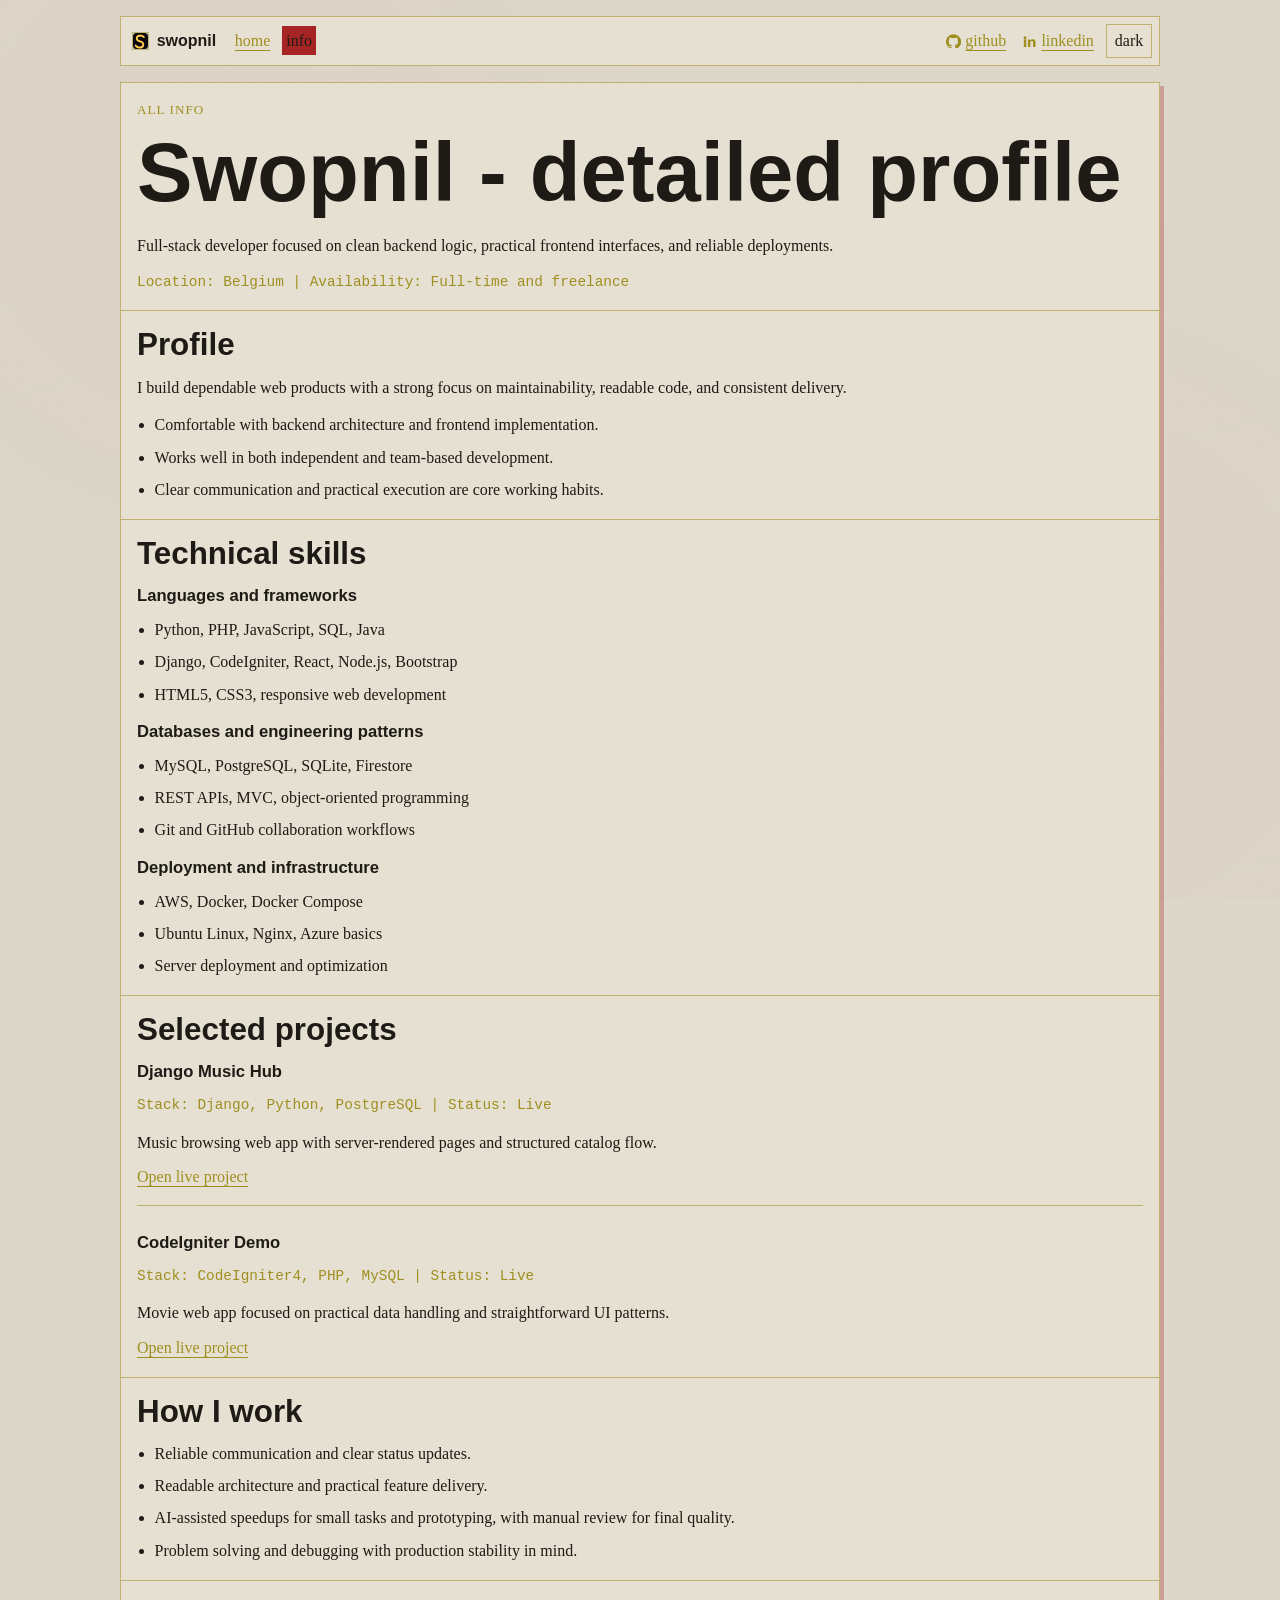
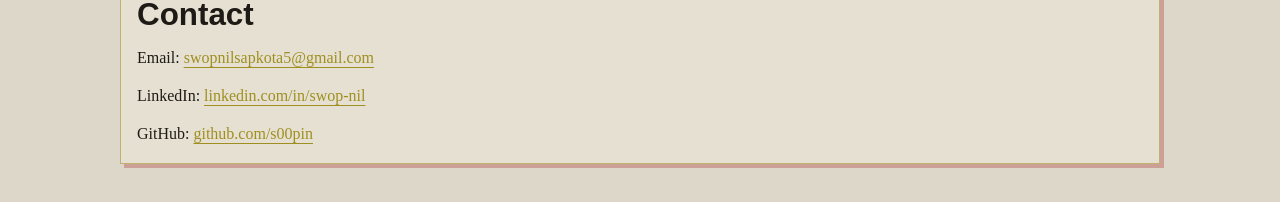
==== info.html @ 73fcb1f9 "swopnil redesign final" ====
﻿<!DOCTYPE html>
<html lang="en">
<head>
  <meta charset="UTF-8">
  <meta name="viewport" content="width=device-width, initial-scale=1.0">
  <meta name="description" content="Detailed portfolio information for Swopnil: profile, skills, projects, workflow, and contact.">
  <title>Swopnil | Info</title>
  <link rel="icon" type="image/svg+xml" href="favicon.svg">
  <link rel="stylesheet" href="style.css">
</head>
<body>
  <main class="page" aria-label="Detailed portfolio information">
    <nav class="top-nav" aria-label="Main navigation">
      <a class="brand" href="index.html" aria-label="Swopnil home">
        <img class="brand-logo" src="favicon.svg" alt="">
        <span>swopnil</span>
      </a>

      <div class="nav-left">
        <a class="nav-link" href="index.html">home</a>
        <a class="nav-link" href="info.html" aria-current="page">info</a>
      </div>

      <div class="nav-right">
        <a class="nav-link" href="https://github.com/s00pin" target="_blank" rel="noopener noreferrer">
          <svg class="nav-icon" viewBox="0 0 24 24" aria-hidden="true"><path d="M12 .5a12 12 0 0 0-3.79 23.39c.6.12.82-.26.82-.58v-2.02c-3.34.73-4.04-1.42-4.04-1.42-.55-1.39-1.34-1.76-1.34-1.76-1.09-.74.08-.73.08-.73 1.2.09 1.84 1.24 1.84 1.24 1.08 1.84 2.82 1.31 3.5 1 .11-.78.42-1.31.76-1.61-2.67-.3-5.48-1.34-5.48-5.96 0-1.31.47-2.39 1.24-3.24-.12-.3-.54-1.53.12-3.18 0 0 1.01-.32 3.31 1.24a11.4 11.4 0 0 1 6.02 0c2.3-1.56 3.31-1.24 3.31-1.24.66 1.65.24 2.88.12 3.18.77.85 1.24 1.93 1.24 3.24 0 4.63-2.82 5.65-5.51 5.95.43.37.82 1.1.82 2.21v3.28c0 .32.22.71.83.58A12 12 0 0 0 12 .5Z"/></svg>
          <span>github</span>
        </a>
        <a class="nav-link" href="https://www.linkedin.com/in/swop-nil" target="_blank" rel="noopener noreferrer">
          <svg class="nav-icon" viewBox="0 0 24 24" aria-hidden="true"><path d="M4.98 3.5A2.5 2.5 0 1 0 5 8.5a2.5 2.5 0 0 0-.02-5ZM3 9h4v12H3V9Zm7 0h3.83v1.64h.05c.53-1.01 1.84-2.08 3.79-2.08C21.1 8.56 22 10.8 22 14.02V21h-4v-6.08c0-1.45-.03-3.31-2.02-3.31-2.03 0-2.34 1.58-2.34 3.2V21h-4V9Z"/></svg>
          <span>linkedin</span>
        </a>
        <button class="theme-toggle" type="button" data-theme-toggle aria-label="Switch to light theme">light</button>
      </div>
    </nav>

    <section class="info-shell" aria-label="All portfolio details">
      <header class="info-block">
        <p class="kicker">ALL INFO</p>
        <h1>Swopnil - detailed profile</h1>
        <p>Full-stack developer focused on clean backend logic, practical frontend interfaces, and reliable deployments.</p>
        <p class="meta-line">Location: Belgium | Availability: Full-time and freelance</p>
      </header>

      <section class="info-block">
        <h2>Profile</h2>
        <p>I build dependable web products with a strong focus on maintainability, readable code, and consistent delivery.</p>
        <ul class="clean-list">
          <li>Comfortable with backend architecture and frontend implementation.</li>
          <li>Works well in both independent and team-based development.</li>
          <li>Clear communication and practical execution are core working habits.</li>
        </ul>
      </section>

      <section class="info-block">
        <h2>Technical skills</h2>
        <h3>Languages and frameworks</h3>
        <ul class="clean-list">
          <li>Python, PHP, JavaScript, SQL, Java</li>
          <li>Django, CodeIgniter, React, Node.js, Bootstrap</li>
          <li>HTML5, CSS3, responsive web development</li>
        </ul>

        <h3>Databases and engineering patterns</h3>
        <ul class="clean-list">
          <li>MySQL, PostgreSQL, SQLite, Firestore</li>
          <li>REST APIs, MVC, object-oriented programming</li>
          <li>Git and GitHub collaboration workflows</li>
        </ul>

        <h3>Deployment and infrastructure</h3>
        <ul class="clean-list">
          <li>AWS, Docker, Docker Compose</li>
          <li>Ubuntu Linux, Nginx, Azure basics</li>
          <li>Server deployment and optimization</li>
        </ul>
      </section>

      <section class="info-block">
        <h2>Selected projects</h2>

        <article class="project-card">
          <h3>Django Music Hub</h3>
          <p class="meta-line">Stack: Django, Python, PostgreSQL | Status: Live</p>
          <p>Music browsing web app with server-rendered pages and structured catalog flow.</p>
          <div class="project-links">
            <a href="https://music.swop-nil.com/" target="_blank" rel="noopener noreferrer">Open live project</a>
          </div>
        </article>

        <article class="project-card">
          <h3>CodeIgniter Demo</h3>
          <p class="meta-line">Stack: CodeIgniter4, PHP, MySQL | Status: Live</p>
          <p>Movie web app focused on practical data handling and straightforward UI patterns.</p>
          <div class="project-links">
            <a href="https://media.swop-nil.com/" target="_blank" rel="noopener noreferrer">Open live project</a>
          </div>
        </article>
      </section>

      <section class="info-block">
        <h2>How I work</h2>
        <ul class="clean-list">
          <li>Reliable communication and clear status updates.</li>
          <li>Readable architecture and practical feature delivery.</li>
          <li>AI-assisted speedups for small tasks and prototyping, with manual review for final quality.</li>
          <li>Problem solving and debugging with production stability in mind.</li>
        </ul>
      </section>

      <section class="info-block">
        <h2>Contact</h2>
        <p>Email: <a href="mailto:swopnilsapkota5@gmail.com">swopnilsapkota5@gmail.com</a></p>
        <p>LinkedIn: <a href="https://www.linkedin.com/in/swop-nil" target="_blank" rel="noopener noreferrer">linkedin.com/in/swop-nil</a></p>
        <p>GitHub: <a href="https://github.com/s00pin" target="_blank" rel="noopener noreferrer">github.com/s00pin</a></p>
        
      </section>
    </section>
  </main>

  <script src="app.js"></script>
</body>
</html>
---- style.css ----
﻿:root {
  --bg: #0a0a0a;
  --surface: #0e0e0e;
  --text: #f4f4f4;
  --muted: #c9c9c9;
  --red: #b92c2c;
  --yellow: #c9b947;
  --line: rgba(201, 185, 71, 0.72);
  --line-soft: rgba(185, 44, 44, 0.54);
  --pattern-a: rgba(201, 185, 71, 0.05);
  --pattern-b: rgba(185, 44, 44, 0.035);
  --pattern-c: rgba(201, 185, 71, 0.03);
  --max-width: 1040px;
}

body[data-theme="light"] {
  --bg: #ddd7c9;
  --surface: #e6e0d2;
  --text: #1e1b16;
  --muted: #3c352b;
  --red: #a72424;
  --yellow: #9f8f20;
  --line: rgba(159, 143, 32, 0.56);
  --line-soft: rgba(167, 36, 36, 0.3);
  --pattern-a: rgba(159, 143, 32, 0.03);
  --pattern-b: rgba(167, 36, 36, 0.018);
  --pattern-c: rgba(159, 143, 32, 0.018);
}

*,
*::before,
*::after {
  box-sizing: border-box;
}

html,
body {
  margin: 0;
  min-height: 100%;
}

body {
  background: var(--bg);
  color: var(--text);
  font-family: "Times New Roman", Times, serif;
  line-height: 1.62;
  position: relative;
}

body::before {
  content: "";
  position: fixed;
  inset: 0;
  pointer-events: none;
  background:
    radial-gradient(circle at 1px 1px, var(--pattern-a) 1.1px, transparent 0),
    repeating-linear-gradient(
      165deg,
      transparent 0 42px,
      var(--pattern-c) 42px 43px,
      transparent 43px 86px
    ),
    radial-gradient(circle at 17% 20%, var(--pattern-b), transparent 38%),
    radial-gradient(circle at 84% 74%, var(--pattern-b), transparent 40%);
  background-size: 20px 20px, auto, auto, auto;
  z-index: 0;
}

a {
  color: var(--yellow);
  text-underline-offset: 4px;
  text-decoration-thickness: 1px;
}

a:hover,
a:focus-visible {
  color: var(--text);
  background: var(--red);
}

button {
  font: inherit;
}

.page {
  position: relative;
  z-index: 1;
  width: min(var(--max-width), calc(100% - 2rem));
  margin: 1rem auto 2.4rem;
}

.top-nav {
  display: flex;
  align-items: center;
  gap: 0.65rem;
  border: 1px solid var(--line);
  background: var(--surface);
  padding: 0.42rem;
  margin-bottom: 1rem;
}

.brand {
  display: inline-flex;
  align-items: center;
  gap: 0.45rem;
  text-decoration: none;
  color: var(--text);
  font-family: Arial, Helvetica, sans-serif;
  font-weight: 700;
  padding: 0.2rem 0.26rem;
}

.brand:hover,
.brand:focus-visible {
  color: var(--yellow);
  background: transparent;
}

.brand-logo {
  width: 1.1rem;
  height: 1.1rem;
  border: 1px solid var(--line);
  background: var(--surface);
}

.nav-left,
.nav-right {
  display: flex;
  align-items: center;
  gap: 0.5rem;
}

.nav-right {
  margin-left: auto;
}

.nav-link {
  display: inline-flex;
  align-items: center;
  gap: 0.28rem;
  color: var(--yellow);
  text-decoration: underline;
  padding: 0.1rem 0.25rem;
}

.nav-icon {
  width: 0.92rem;
  height: 0.92rem;
  fill: currentColor;
  flex: 0 0 auto;
}

.nav-link[aria-current="page"] {
  color: var(--text);
  background: var(--red);
  text-decoration: none;
}

.theme-toggle {
  border: 1px solid var(--line);
  background: var(--surface);
  color: var(--text);
  padding: 0.2rem 0.5rem;
  cursor: pointer;
}

.theme-toggle:hover,
.theme-toggle:focus-visible {
  background: var(--red);
}

.outline-box {
  border: 1px solid var(--line);
  background: var(--surface);
  box-shadow: 4px 4px 0 var(--line-soft);
  padding: 1rem;
}

.kicker {
  margin: 0;
  color: var(--yellow);
  letter-spacing: 0.08em;
  font-size: 0.82rem;
}

h1,
h2,
h3 {
  margin: 0;
  font-family: Arial, Helvetica, sans-serif;
  line-height: 1.14;
}

h1 {
  font-size: clamp(2.1rem, 7.2vw, 5.2rem);
  margin-top: 0.38rem;
}

h2 {
  font-size: clamp(1.33rem, 3.8vw, 1.96rem);
}

h3 {
  margin-top: 0.95rem;
  font-size: 1.04rem;
}

p {
  margin: 0.76rem 0 0;
}

.subhead {
  color: var(--muted);
  font-size: 1.2rem;
  margin-top: 0.65rem;
}

.email-pill {
  display: inline-block;
  border: 1px solid var(--line);
  color: var(--yellow);
  background: rgba(0, 0, 0, 0.12);
  font-family: "Courier New", Courier, monospace;
  padding: 0.1rem 0.45rem;
}

body[data-theme="light"] .email-pill {
  background: rgba(255, 255, 255, 0.44);
}

.home-grid {
  display: grid;
  grid-template-columns: minmax(0, 1.15fr) minmax(0, 0.85fr);
  gap: 1rem;
}

.link-row {
  display: flex;
  flex-wrap: wrap;
  gap: 0.55rem;
  margin-top: 1rem;
}

.link-btn {
  display: inline-block;
  color: var(--text);
  text-decoration: none;
  border: 1px solid var(--line);
  background: var(--surface);
  padding: 0.3rem 0.6rem;
  font-family: Arial, Helvetica, sans-serif;
  font-size: 0.91rem;
}

.link-btn:hover,
.link-btn:focus-visible {
  color: var(--text);
  background: var(--red);
}

.clean-list {
  margin: 0.7rem 0 0;
  padding-left: 1.1rem;
}

.clean-list li + li {
  margin-top: 0.4rem;
}

.meta-line {
  color: var(--yellow);
  font-family: "Courier New", Courier, monospace;
  font-size: 0.9rem;
}

.footer-note {
  margin-top: 1rem;
  color: var(--muted);
  font-size: 0.92rem;
}

.info-shell {
  border: 1px solid var(--line);
  background: var(--surface);
  box-shadow: 4px 4px 0 var(--line-soft);
}

.info-block {
  padding: 1rem;
}

.info-block + .info-block {
  border-top: 1px solid var(--line);
}

.project-card {
  border-top: 1px solid var(--line);
  margin-top: 0.9rem;
  padding-top: 0.8rem;
}

.project-card:first-of-type {
  border-top: 0;
  margin-top: 0.5rem;
  padding-top: 0;
}

.project-links {
  display: flex;
  flex-wrap: wrap;
  gap: 0.45rem;
  margin-top: 0.55rem;
}

.note {
  color: var(--muted);
}

@media (max-width: 900px) {
  .home-grid {
    grid-template-columns: 1fr;
  }
}

@media (max-width: 760px) {
  .top-nav {
    flex-wrap: wrap;
  }

  .nav-right {
    width: 100%;
    margin-left: 0;
    justify-content: flex-end;
  }
}

@media (max-width: 620px) {
  .page {
    width: calc(100% - 0.8rem);
    margin-top: 0.72rem;
  }

  .top-nav {
    padding: 0.35rem;
    gap: 0.45rem;
  }

  .nav-left,
  .nav-right {
    gap: 0.4rem;
  }

  .nav-right {
    justify-content: flex-start;
  }

  .outline-box,
  .info-shell {
    box-shadow: 2px 2px 0 var(--line-soft);
  }

  .outline-box,
  .info-block {
    padding: 0.8rem;
  }

  h1 {
    font-size: clamp(2rem, 12vw, 3.25rem);
  }

  .subhead {
    font-size: 1.03rem;
  }
}
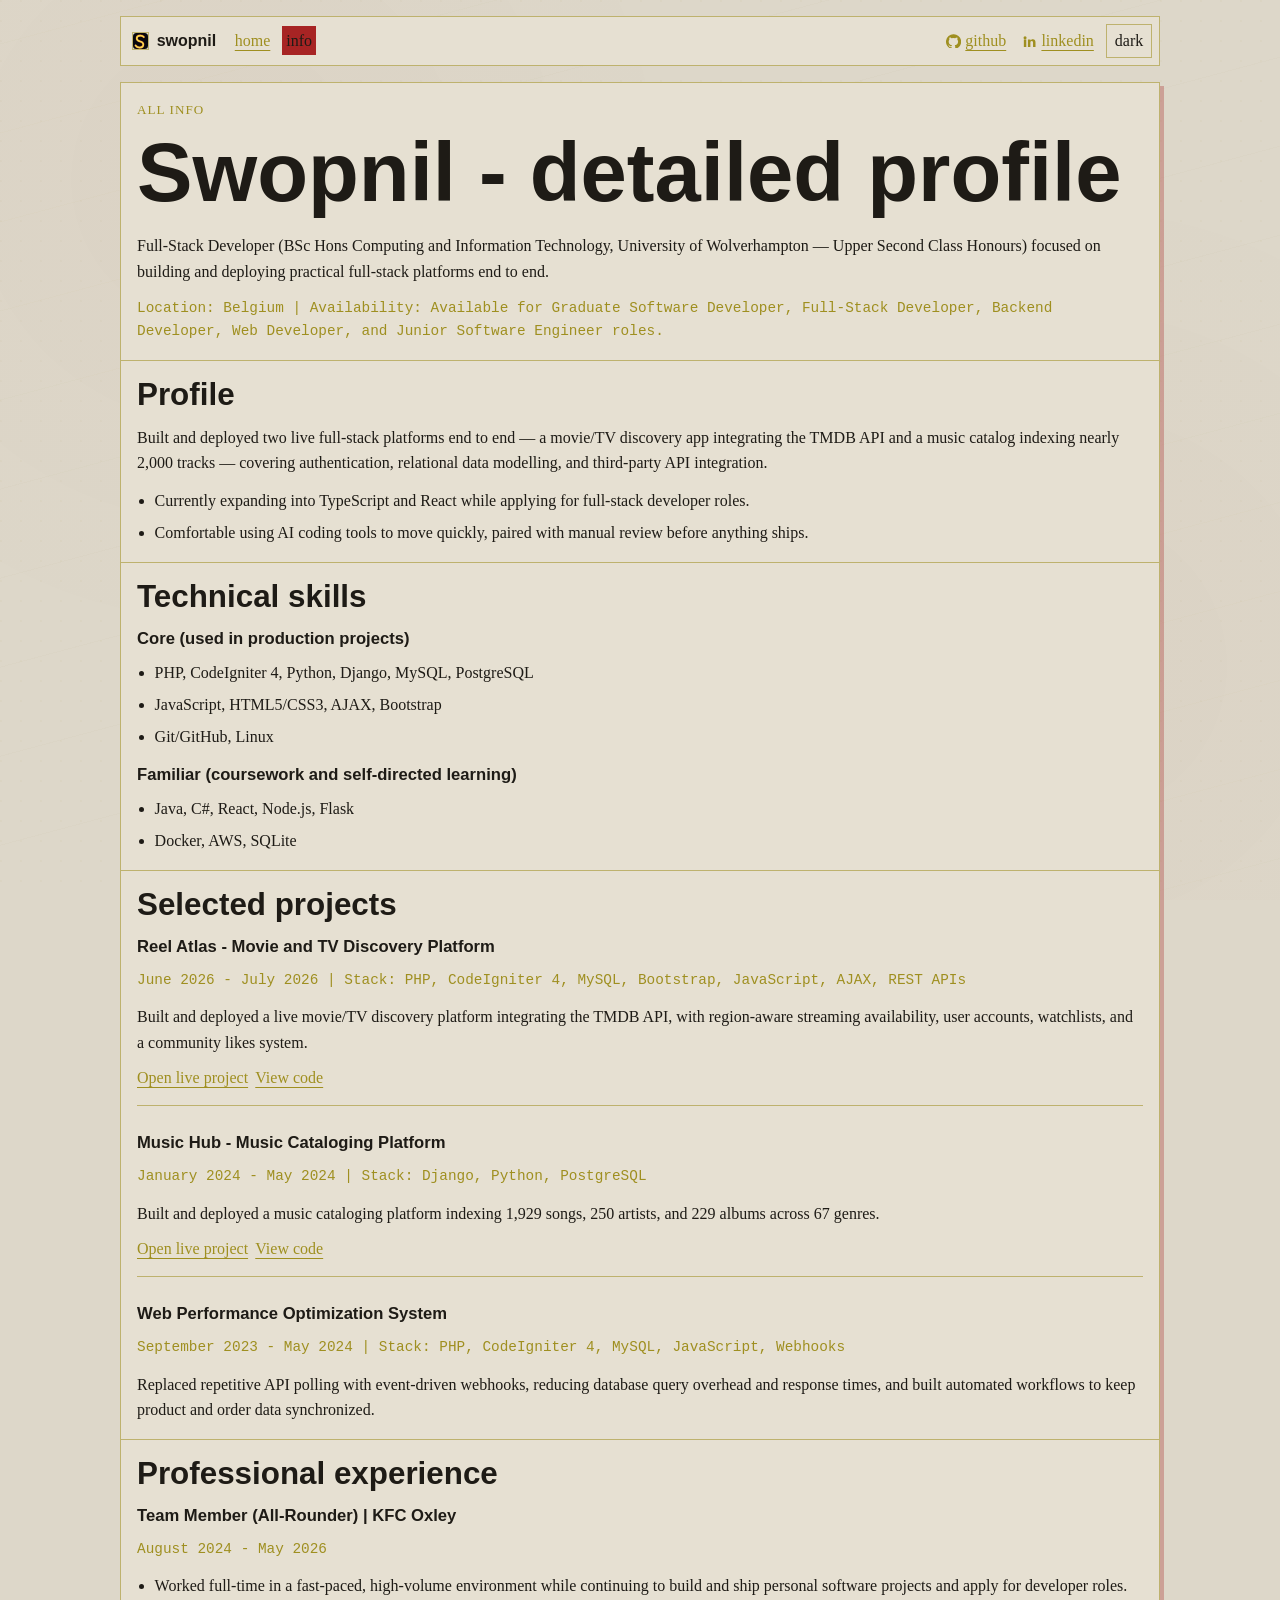
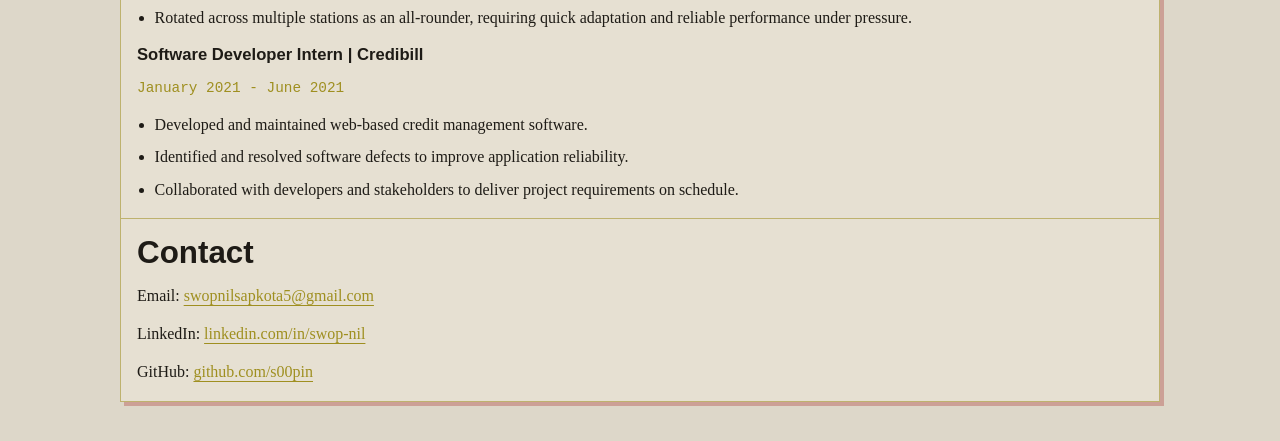
==== commit b5e56fe1: "info new info update" ====
--- a/info.html
+++ b/info.html
@@ -38,41 +38,32 @@
       <header class="info-block">
         <p class="kicker">ALL INFO</p>
         <h1>Swopnil - detailed profile</h1>
-        <p>Full-stack developer focused on clean backend logic, practical frontend interfaces, and reliable deployments.</p>
-        <p class="meta-line">Location: Belgium | Availability: Full-time and freelance</p>
+        <p>Full-Stack Developer (BSc Hons Computing and Information Technology, University of Wolverhampton — Upper Second Class Honours) focused on building and deploying practical full-stack platforms end to end.</p>
+        <p class="meta-line">Location: Belgium | Availability: Available for Graduate Software Developer, Full-Stack Developer, Backend Developer, Web Developer, and Junior Software Engineer roles.</p>
       </header>
 
       <section class="info-block">
         <h2>Profile</h2>
-        <p>I build dependable web products with a strong focus on maintainability, readable code, and consistent delivery.</p>
+        <p>Built and deployed two live full-stack platforms end to end — a movie/TV discovery app integrating the TMDB API and a music catalog indexing nearly 2,000 tracks — covering authentication, relational data modelling, and third-party API integration.</p>
         <ul class="clean-list">
-          <li>Comfortable with backend architecture and frontend implementation.</li>
-          <li>Works well in both independent and team-based development.</li>
-          <li>Clear communication and practical execution are core working habits.</li>
+          <li>Currently expanding into TypeScript and React while applying for full-stack developer roles.</li>
+          <li>Comfortable using AI coding tools to move quickly, paired with manual review before anything ships.</li>
         </ul>
       </section>
 
       <section class="info-block">
         <h2>Technical skills</h2>
-        <h3>Languages and frameworks</h3>
+        <h3>Core (used in production projects)</h3>
         <ul class="clean-list">
-          <li>Python, PHP, JavaScript, SQL, Java</li>
-          <li>Django, CodeIgniter, React, Node.js, Bootstrap</li>
-          <li>HTML5, CSS3, responsive web development</li>
+          <li>PHP, CodeIgniter 4, Python, Django, MySQL, PostgreSQL</li>
+          <li>JavaScript, HTML5/CSS3, AJAX, Bootstrap</li>
+          <li>Git/GitHub, Linux</li>
         </ul>
 
-        <h3>Databases and engineering patterns</h3>
+        <h3>Familiar (coursework and self-directed learning)</h3>
         <ul class="clean-list">
-          <li>MySQL, PostgreSQL, SQLite, Firestore</li>
-          <li>REST APIs, MVC, object-oriented programming</li>
-          <li>Git and GitHub collaboration workflows</li>
-        </ul>
-
-        <h3>Deployment and infrastructure</h3>
-        <ul class="clean-list">
-          <li>AWS, Docker, Docker Compose</li>
-          <li>Ubuntu Linux, Nginx, Azure basics</li>
-          <li>Server deployment and optimization</li>
+          <li>Java, C#, React, Node.js, Flask</li>
+          <li>Docker, AWS, SQLite</li>
         </ul>
       </section>
 
@@ -80,31 +71,47 @@
         <h2>Selected projects</h2>
 
         <article class="project-card">
-          <h3>Django Music Hub</h3>
-          <p class="meta-line">Stack: Django, Python, PostgreSQL | Status: Live</p>
-          <p>Music browsing web app with server-rendered pages and structured catalog flow.</p>
+          <h3>Reel Atlas - Movie and TV Discovery Platform</h3>
+          <p class="meta-line">June 2026 - July 2026 | Stack: PHP, CodeIgniter 4, MySQL, Bootstrap, JavaScript, AJAX, REST APIs</p>
+          <p>Built and deployed a live movie/TV discovery platform integrating the TMDB API, with region-aware streaming availability, user accounts, watchlists, and a community likes system.</p>
           <div class="project-links">
-            <a href="https://music.swop-nil.com/" target="_blank" rel="noopener noreferrer">Open live project</a>
+            <a href="https://media.swop-nil.com/" target="_blank" rel="noopener noreferrer">Open live project</a>
+            <a href="https://github.com/s00pin/project24_2" target="_blank" rel="noopener noreferrer">View code</a>
           </div>
         </article>
 
         <article class="project-card">
-          <h3>CodeIgniter Demo</h3>
-          <p class="meta-line">Stack: CodeIgniter4, PHP, MySQL | Status: Live</p>
-          <p>Movie web app focused on practical data handling and straightforward UI patterns.</p>
+          <h3>Music Hub - Music Cataloging Platform</h3>
+          <p class="meta-line">January 2024 - May 2024 | Stack: Django, Python, PostgreSQL</p>
+          <p>Built and deployed a music cataloging platform indexing 1,929 songs, 250 artists, and 229 albums across 67 genres.</p>
           <div class="project-links">
-            <a href="https://media.swop-nil.com/" target="_blank" rel="noopener noreferrer">Open live project</a>
+            <a href="https://music.swop-nil.com/" target="_blank" rel="noopener noreferrer">Open live project</a>
+            <a href="https://github.com/s00pin/music_hub" target="_blank" rel="noopener noreferrer">View code</a>
           </div>
+        </article>
+
+        <article class="project-card">
+          <h3>Web Performance Optimization System</h3>
+          <p class="meta-line">September 2023 - May 2024 | Stack: PHP, CodeIgniter 4, MySQL, JavaScript, Webhooks</p>
+          <p>Replaced repetitive API polling with event-driven webhooks, reducing database query overhead and response times, and built automated workflows to keep product and order data synchronized.</p>
         </article>
       </section>
 
       <section class="info-block">
-        <h2>How I work</h2>
+        <h2>Professional experience</h2>
+        <h3>Team Member (All-Rounder) | KFC Oxley</h3>
+        <p class="meta-line">August 2024 - May 2026</p>
         <ul class="clean-list">
-          <li>Reliable communication and clear status updates.</li>
-          <li>Readable architecture and practical feature delivery.</li>
-          <li>AI-assisted speedups for small tasks and prototyping, with manual review for final quality.</li>
-          <li>Problem solving and debugging with production stability in mind.</li>
+          <li>Worked full-time in a fast-paced, high-volume environment while continuing to build and ship personal software projects and apply for developer roles.</li>
+          <li>Rotated across multiple stations as an all-rounder, requiring quick adaptation and reliable performance under pressure.</li>
+        </ul>
+
+        <h3>Software Developer Intern | Credibill</h3>
+        <p class="meta-line">January 2021 - June 2021</p>
+        <ul class="clean-list">
+          <li>Developed and maintained web-based credit management software.</li>
+          <li>Identified and resolved software defects to improve application reliability.</li>
+          <li>Collaborated with developers and stakeholders to deliver project requirements on schedule.</li>
         </ul>
       </section>
 
@@ -113,7 +120,6 @@
         <p>Email: <a href="mailto:swopnilsapkota5@gmail.com">swopnilsapkota5@gmail.com</a></p>
         <p>LinkedIn: <a href="https://www.linkedin.com/in/swop-nil" target="_blank" rel="noopener noreferrer">linkedin.com/in/swop-nil</a></p>
         <p>GitHub: <a href="https://github.com/s00pin" target="_blank" rel="noopener noreferrer">github.com/s00pin</a></p>
-        
       </section>
     </section>
   </main>
@@ -121,3 +127,4 @@
   <script src="app.js"></script>
 </body>
 </html>
+
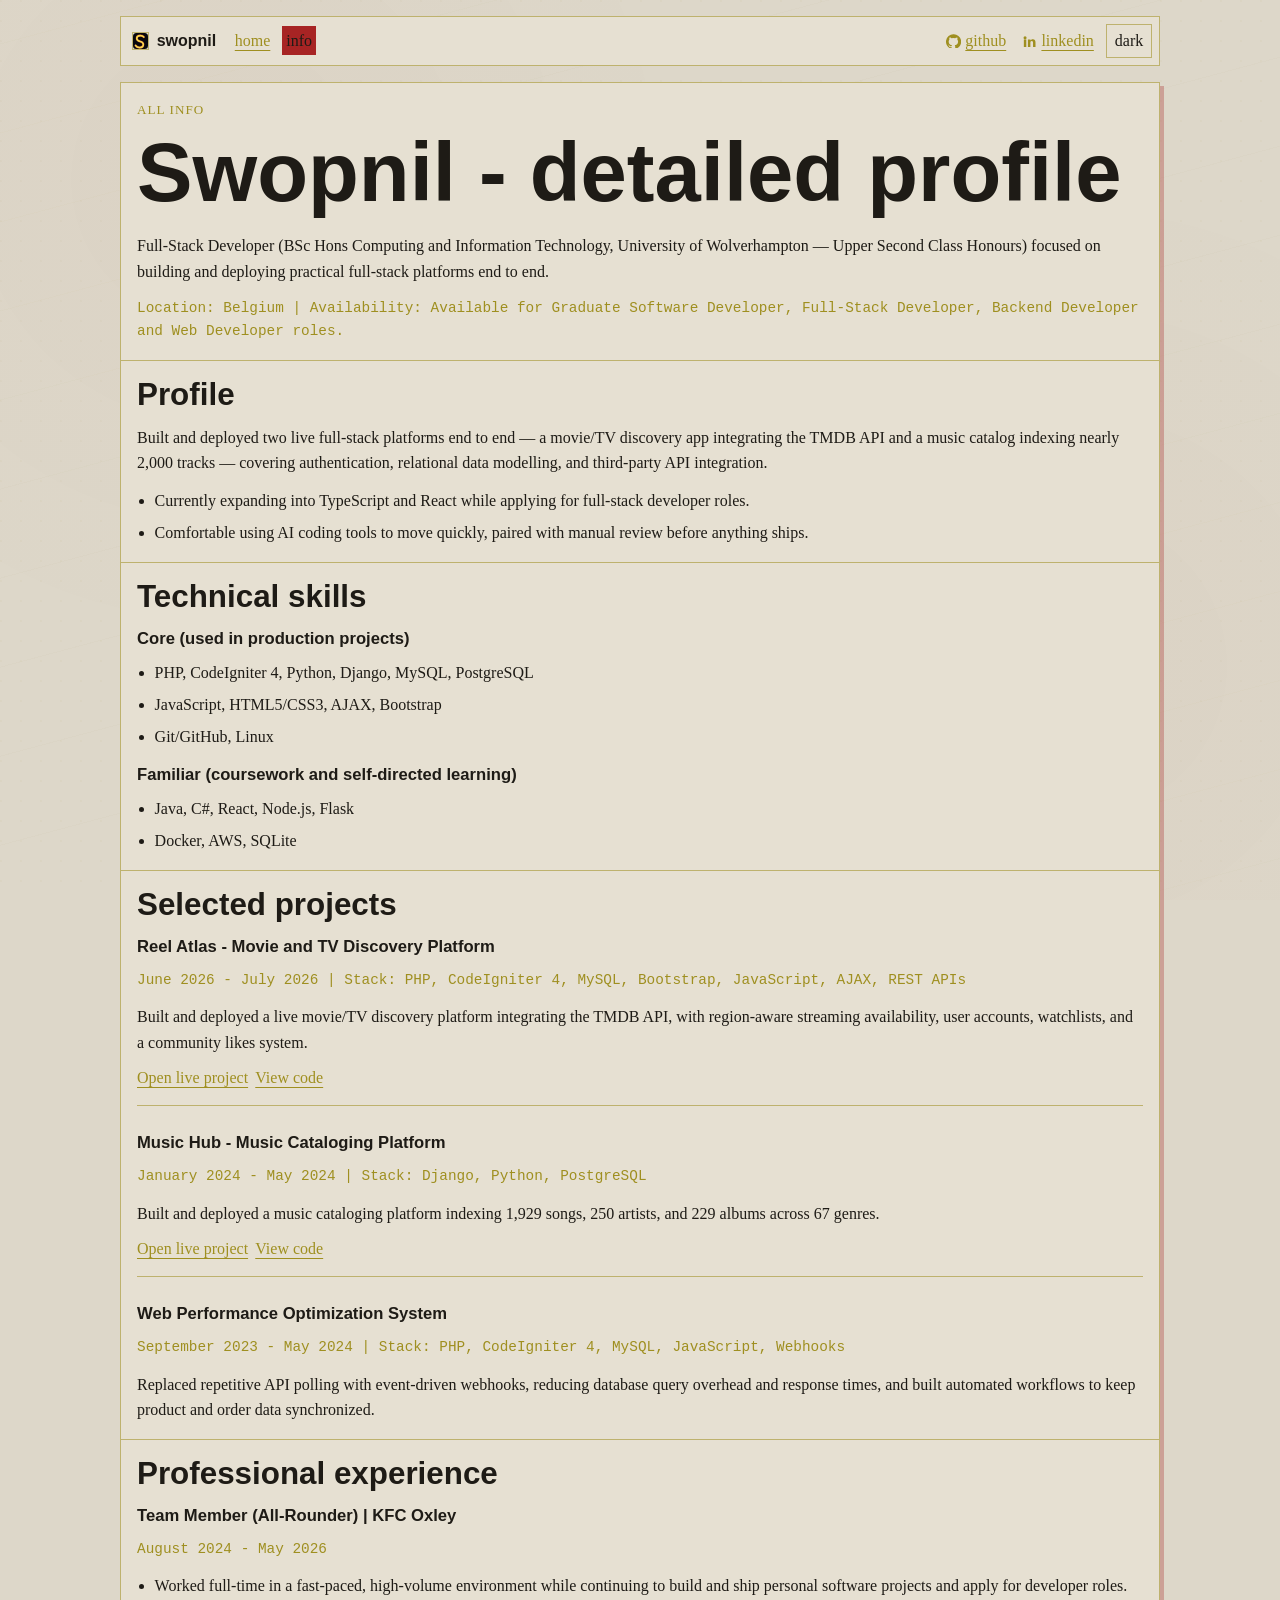
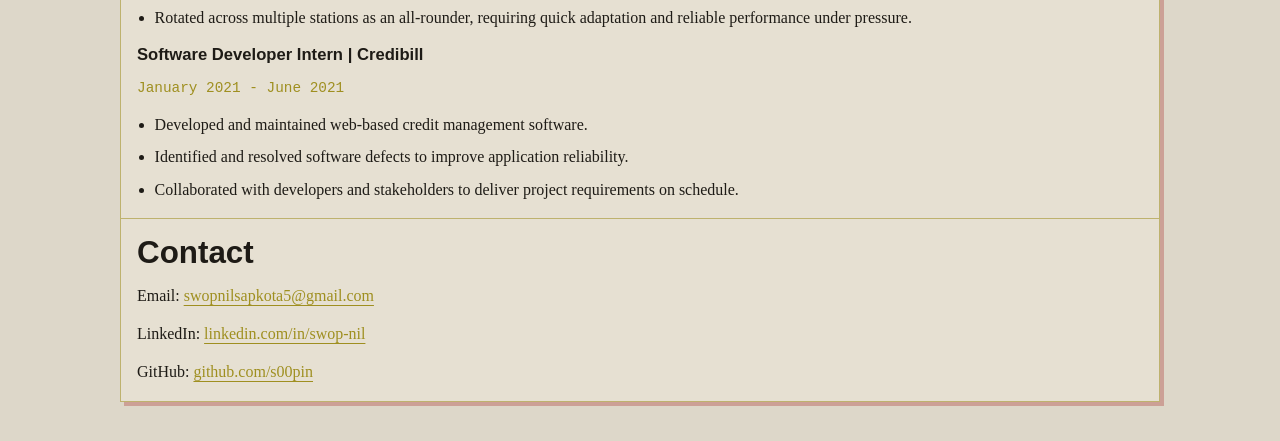
==== commit 8de138f7: "small tweak" ====
--- a/info.html
+++ b/info.html
@@ -39,7 +39,7 @@
         <p class="kicker">ALL INFO</p>
         <h1>Swopnil - detailed profile</h1>
         <p>Full-Stack Developer (BSc Hons Computing and Information Technology, University of Wolverhampton — Upper Second Class Honours) focused on building and deploying practical full-stack platforms end to end.</p>
-        <p class="meta-line">Location: Belgium | Availability: Available for Graduate Software Developer, Full-Stack Developer, Backend Developer, Web Developer, and Junior Software Engineer roles.</p>
+        <p class="meta-line">Location: Belgium | Availability: Available for Graduate Software Developer, Full-Stack Developer, Backend Developer and Web Developer roles.</p>
       </header>
 
       <section class="info-block">
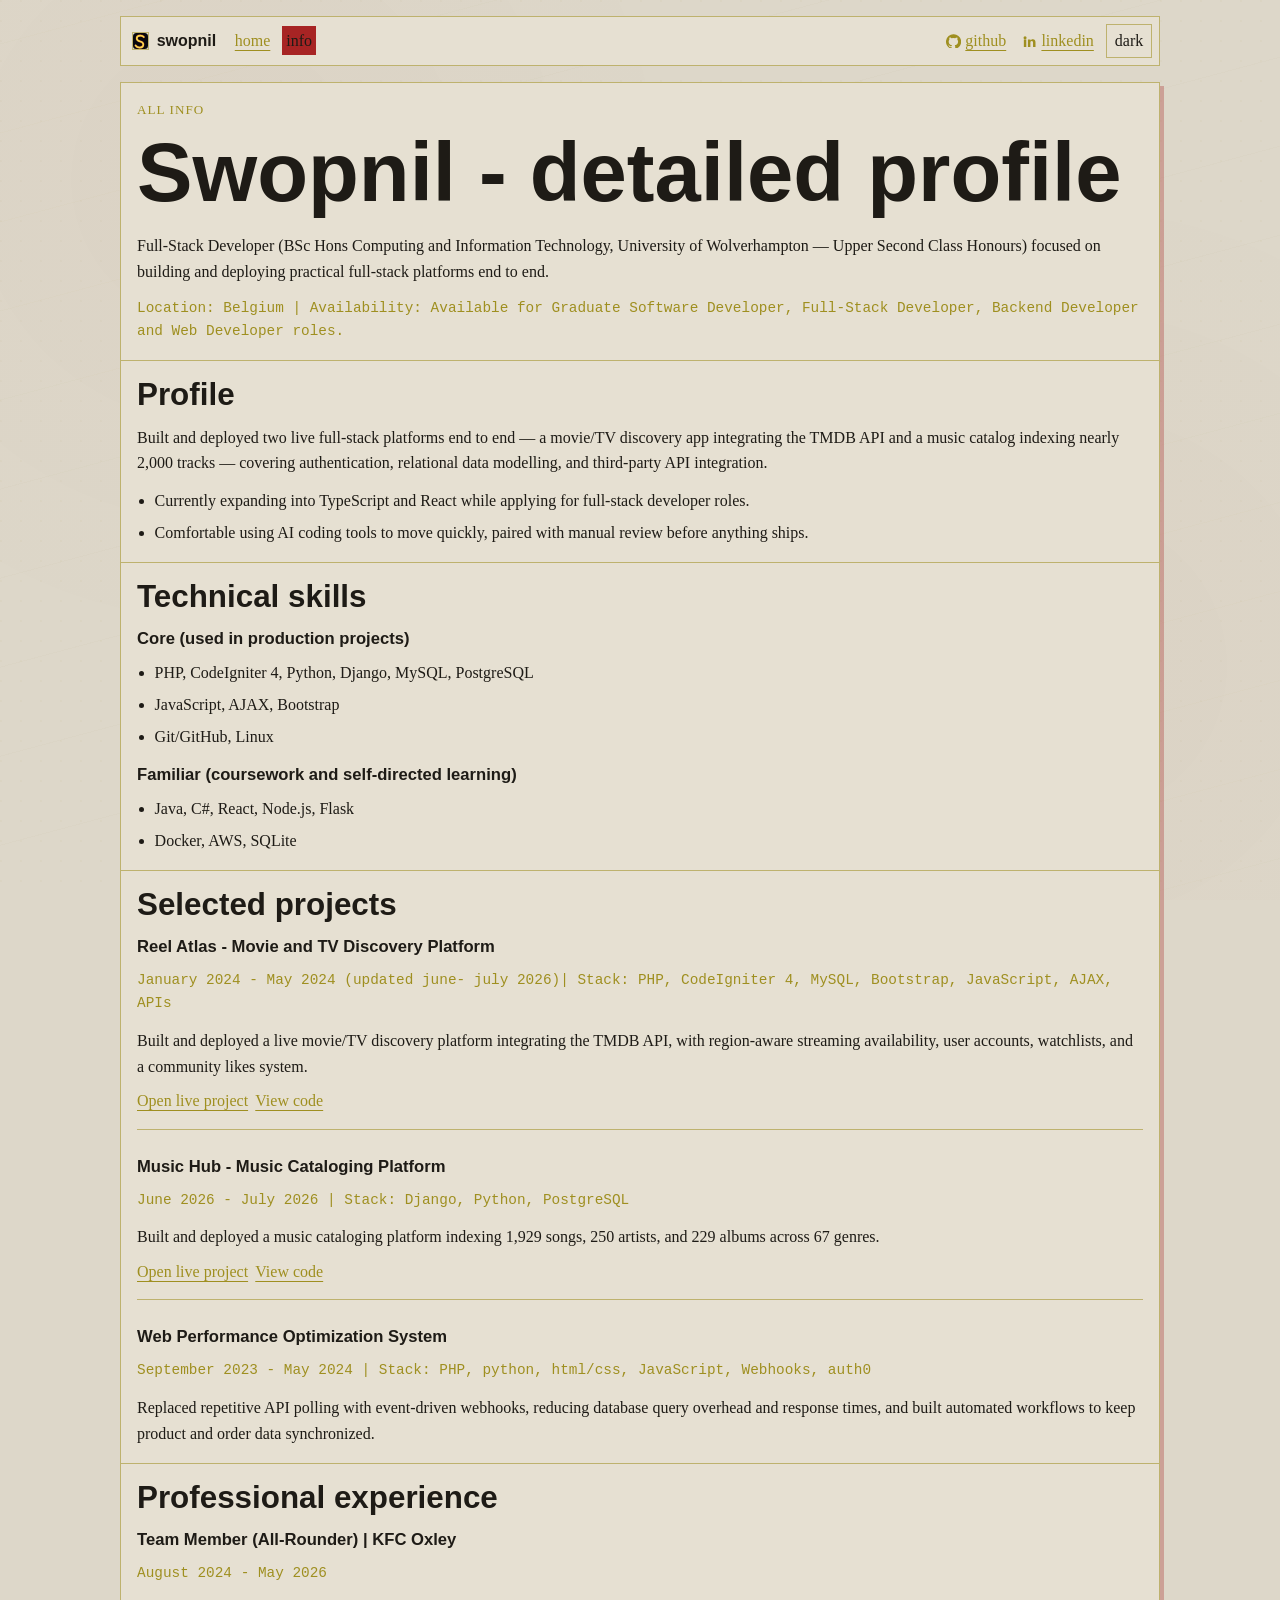
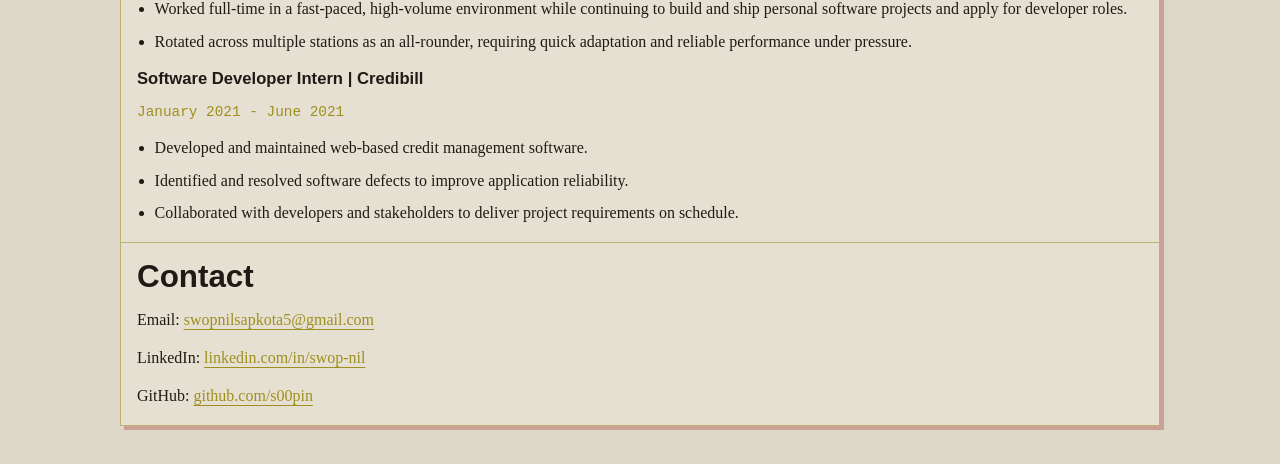
==== commit df64165d: "Update info.html" ====
--- a/info.html
+++ b/info.html
@@ -56,7 +56,7 @@
         <h3>Core (used in production projects)</h3>
         <ul class="clean-list">
           <li>PHP, CodeIgniter 4, Python, Django, MySQL, PostgreSQL</li>
-          <li>JavaScript, HTML5/CSS3, AJAX, Bootstrap</li>
+          <li>JavaScript, AJAX, Bootstrap</li>
           <li>Git/GitHub, Linux</li>
         </ul>
 
@@ -72,7 +72,7 @@
 
         <article class="project-card">
           <h3>Reel Atlas - Movie and TV Discovery Platform</h3>
-          <p class="meta-line">June 2026 - July 2026 | Stack: PHP, CodeIgniter 4, MySQL, Bootstrap, JavaScript, AJAX, REST APIs</p>
+          <p class="meta-line">January 2024 - May 2024 (updated june- july 2026)| Stack: PHP, CodeIgniter 4, MySQL, Bootstrap, JavaScript, AJAX, APIs</p>
           <p>Built and deployed a live movie/TV discovery platform integrating the TMDB API, with region-aware streaming availability, user accounts, watchlists, and a community likes system.</p>
           <div class="project-links">
             <a href="https://media.swop-nil.com/" target="_blank" rel="noopener noreferrer">Open live project</a>
@@ -82,7 +82,7 @@
 
         <article class="project-card">
           <h3>Music Hub - Music Cataloging Platform</h3>
-          <p class="meta-line">January 2024 - May 2024 | Stack: Django, Python, PostgreSQL</p>
+          <p class="meta-line">June 2026 - July 2026 | Stack: Django, Python, PostgreSQL</p>
           <p>Built and deployed a music cataloging platform indexing 1,929 songs, 250 artists, and 229 albums across 67 genres.</p>
           <div class="project-links">
             <a href="https://music.swop-nil.com/" target="_blank" rel="noopener noreferrer">Open live project</a>
@@ -92,8 +92,9 @@
 
         <article class="project-card">
           <h3>Web Performance Optimization System</h3>
-          <p class="meta-line">September 2023 - May 2024 | Stack: PHP, CodeIgniter 4, MySQL, JavaScript, Webhooks</p>
+          <p class="meta-line">September 2023 - May 2024 | Stack: PHP, python, html/css, JavaScript, Webhooks, auth0</p>
           <p>Replaced repetitive API polling with event-driven webhooks, reducing database query overhead and response times, and built automated workflows to keep product and order data synchronized.</p>
+          
         </article>
       </section>
 
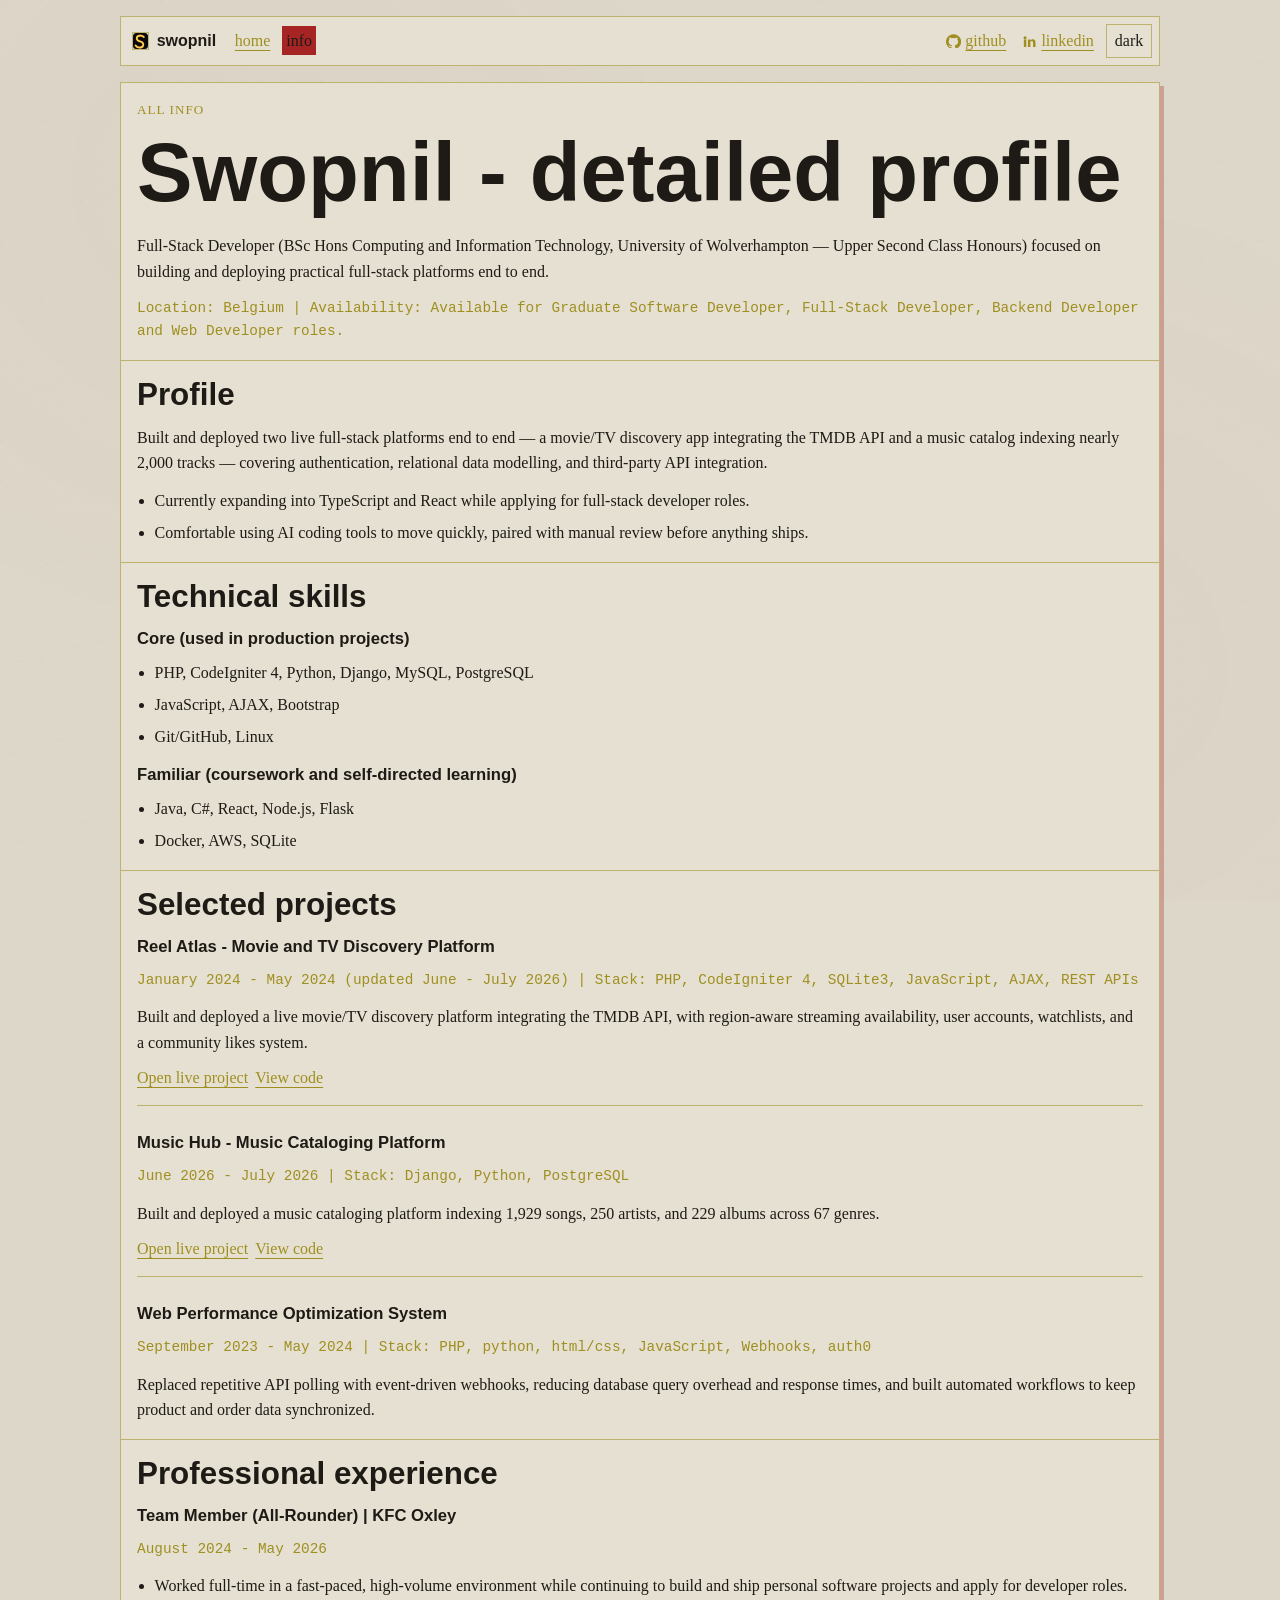
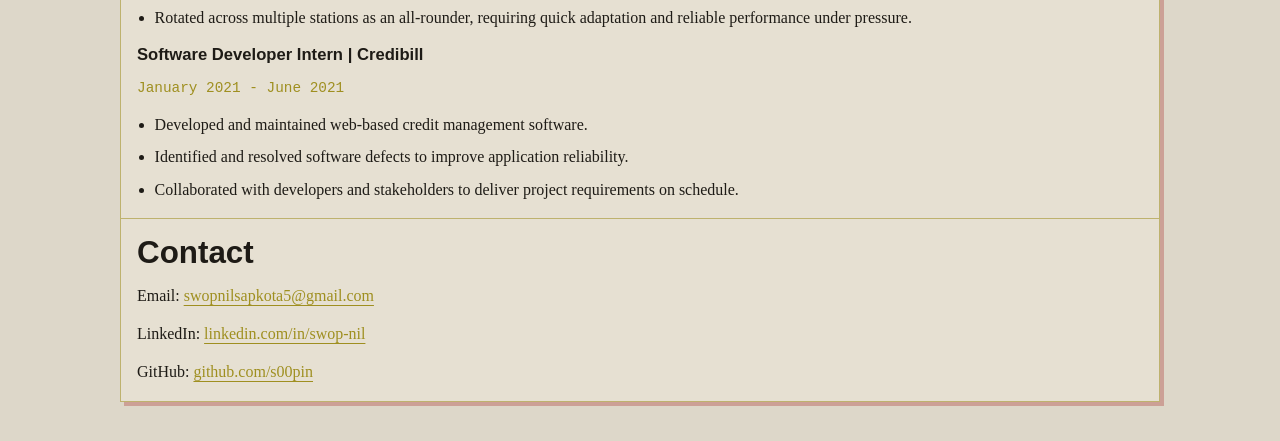
==== commit c3e88925: "update incorrect info updated" ====
--- a/info.html
+++ b/info.html
@@ -72,7 +72,7 @@
 
         <article class="project-card">
           <h3>Reel Atlas - Movie and TV Discovery Platform</h3>
-          <p class="meta-line">January 2024 - May 2024 (updated june- july 2026)| Stack: PHP, CodeIgniter 4, MySQL, Bootstrap, JavaScript, AJAX, APIs</p>
+          <p class="meta-line">January 2024 - May 2024 (updated June - July 2026) | Stack: PHP, CodeIgniter 4, SQLite3, JavaScript, AJAX, REST APIs</p>
           <p>Built and deployed a live movie/TV discovery platform integrating the TMDB API, with region-aware streaming availability, user accounts, watchlists, and a community likes system.</p>
           <div class="project-links">
             <a href="https://media.swop-nil.com/" target="_blank" rel="noopener noreferrer">Open live project</a>
@@ -129,3 +129,4 @@
 </body>
 </html>
 
+
